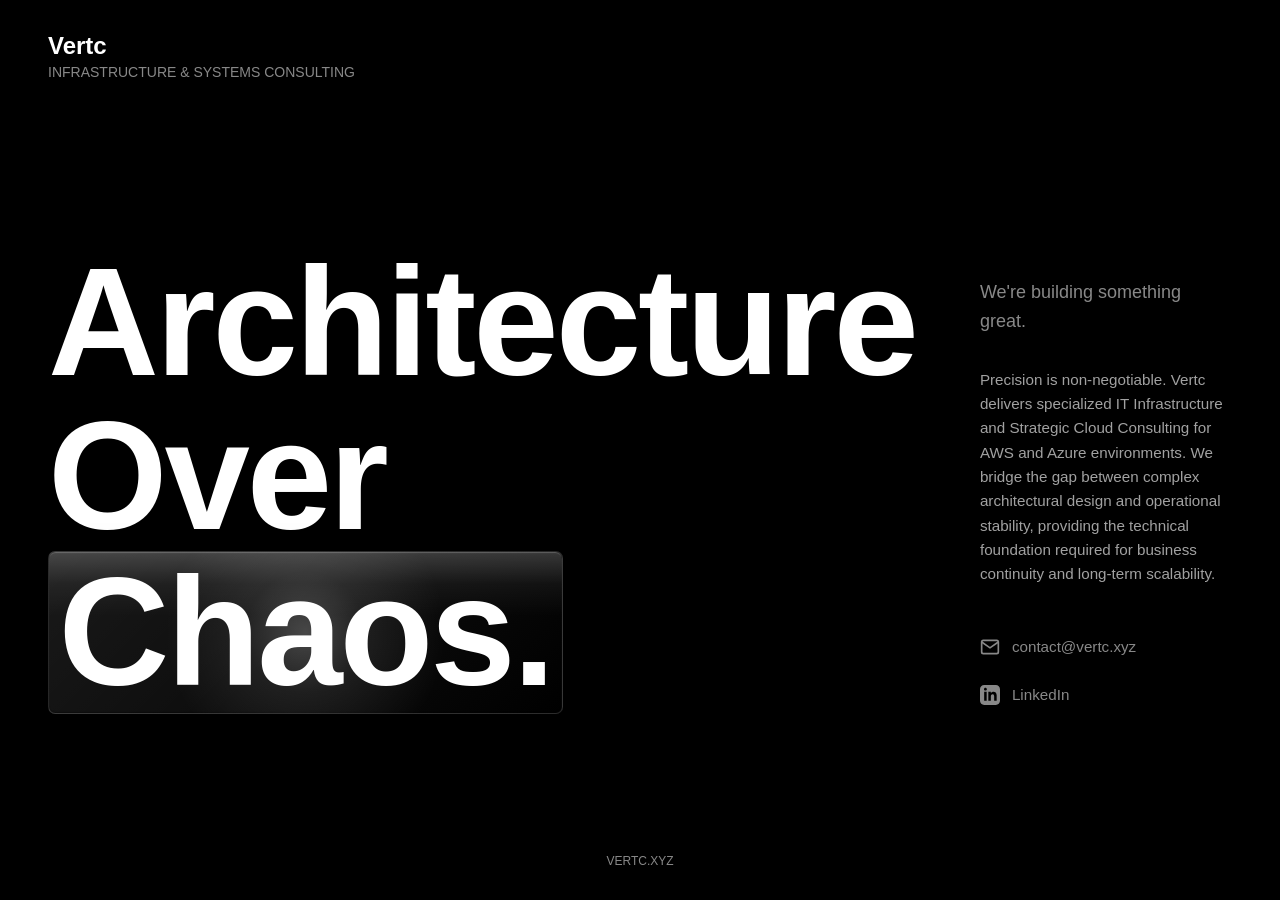
==== index.html @ 121155f1 "Initial commit: Vertc landing page" ====
<!DOCTYPE html>
<html lang="en">
<head>
    <meta charset="UTF-8">
    <meta name="viewport" content="width=device-width, initial-scale=1.0">
    <title>Vertc | Architecture Over Chaos</title>
    <meta name="description" content="Precision is non-negotiable. Vertc delivers specialized IT Infrastructure and Strategic Cloud Consulting for AWS and Azure environments. We bridge the gap between complex architectural design and operational stability.">
    <meta name="keywords" content="IT Infrastructure, Cloud Consulting, AWS, Azure, Infrastructure Consulting, Systems Consulting">
    <meta name="author" content="Vertc">
    <meta property="og:title" content="Vertc | Architecture Over Chaos">
    <meta property="og:description" content="Precision is non-negotiable. Vertc delivers specialized IT Infrastructure and Strategic Cloud Consulting for AWS and Azure environments.">
    <meta property="og:type" content="website">
    <link rel="icon" type="image/svg+xml" href="data:image/svg+xml,%3Csvg xmlns='http://www.w3.org/2000/svg' viewBox='0 0 100 100'%3E%3Ctext y='.9em' font-size='90'%3EV%3C/text%3E%3C/svg%3E">
    <link rel="stylesheet" href="styles.css">
</head>
<body>
    <header>
        <div class="logo">
            <h1>Vertc</h1>
            <p class="tagline">INFRASTRUCTURE & SYSTEMS CONSULTING</p>
        </div>
    </header>

    <main>
        <div class="content-wrapper">
            <div class="left-section">
                <h2 class="coming-text">
                    <span class="coming">Architecture Over</span>
                    <span class="soon-wrapper">
                        <span class="soon-glass" id="soonGlass">
                            <span class="soon-text">Chaos.</span>
                        </span>
                    </span>
                </h2>
            </div>

            <div class="right-section">
                <p class="description">We're building something great.</p>
                <p class="services">
                    <span class="precision-text">Precision is non-negotiable.</span> Vertc delivers specialized IT Infrastructure and Strategic Cloud Consulting for AWS and Azure environments. We bridge the gap between complex architectural design and operational stability, providing the technical foundation required for business continuity and long-term scalability.
                </p>
                <div class="contact-info">
                    <div class="contact-item">
                        <svg class="icon" viewBox="0 0 24 24" fill="none" stroke="currentColor" stroke-width="2">
                            <path d="M4 4h16c1.1 0 2 .9 2 2v12c0 1.1-.9 2-2 2H4c-1.1 0-2-.9-2-2V6c0-1.1.9-2 2-2z"></path>
                            <polyline points="22,6 12,13 2,6"></polyline>
                        </svg>
                        <span>contact@vertc.xyz</span>
                    </div>
                    <div class="contact-item">
                        <svg class="icon linkedin-icon" viewBox="0 0 24 24" fill="currentColor">
                            <path d="M19 0h-14c-2.761 0-5 2.239-5 5v14c0 2.761 2.239 5 5 5h14c2.762 0 5-2.239 5-5v-14c0-2.761-2.238-5-5-5zm-11 19h-3v-11h3v11zm-1.5-12.268c-.966 0-1.75-.79-1.75-1.764s.784-1.764 1.75-1.764 1.75.79 1.75 1.764-.783 1.764-1.75 1.764zm13.5 12.268h-3v-5.604c0-3.368-4-3.113-4 0v5.604h-3v-11h3v1.765c1.396-2.586 7-2.777 7 2.476v6.759z"/>
                        </svg>
                        <span>LinkedIn</span>
                    </div>
                </div>
            </div>
        </div>
    </main>

    <footer>
        <p>VERTC.XYZ</p>
    </footer>

    <script src="script.js"></script>
</body>
</html>
---- styles.css ----
* {
    margin: 0;
    padding: 0;
    box-sizing: border-box;
}

:root {
    --bg-color: #000000;
    --text-primary: #ffffff;
    --text-secondary: #888888;
    --glass-bg: rgba(30, 30, 30, 0.4);
    --glass-border: rgba(255, 255, 255, 0.1);
}

body {
    font-family: -apple-system, BlinkMacSystemFont, 'Segoe UI', 'Helvetica Neue', Arial, sans-serif;
    background-color: var(--bg-color);
    color: var(--text-primary);
    min-height: 100vh;
    overflow-x: hidden;
    position: relative;
}

header {
    padding: 2rem 3rem;
    position: absolute;
    top: 0;
    left: 0;
    z-index: 10;
}

.logo h1 {
    font-size: 1.5rem;
    font-weight: 700;
    color: var(--text-primary);
    margin-bottom: 0.25rem;
}

.tagline {
    font-size: 0.875rem;
    color: var(--text-secondary);
    font-weight: 400;
}

main {
    min-height: 100vh;
    display: flex;
    align-items: center;
    justify-content: center;
    padding: 8rem 3rem 4rem;
}

.content-wrapper {
    width: 100%;
    max-width: 1400px;
    display: grid;
    grid-template-columns: 1fr 1fr;
    gap: 4rem;
    align-items: start;
}

.left-section {
    display: flex;
    align-items: center;
    justify-content: flex-start;
}

.coming-text {
    display: flex;
    flex-direction: column;
    gap: 0;
    line-height: 1;
}

.coming {
    font-size: clamp(4rem, 12vw, 10rem);
    font-weight: 700;
    color: var(--text-primary);
    letter-spacing: -0.02em;
}

.soon-wrapper {
    position: relative;
    display: inline-block;
    margin-top: -0.1em;
}

.soon-glass {
    position: relative;
    display: inline-block;
    padding: 0.15em 0.4em;
    border-radius: 0.3em;
    background: linear-gradient(
        135deg,
        rgba(255, 255, 255, 0.1) 0%,
        rgba(255, 255, 255, 0.05) 50%,
        rgba(0, 0, 0, 0.1) 100%
    );
    backdrop-filter: blur(30px) saturate(200%);
    -webkit-backdrop-filter: blur(30px) saturate(200%);
    border: 1px solid rgba(255, 255, 255, 0.15);
    box-shadow: 
        0 8px 32px rgba(0, 0, 0, 0.4),
        inset 0 1px 1px rgba(255, 255, 255, 0.2),
        inset 0 -1px 1px rgba(0, 0, 0, 0.3);
    transition: transform 0.1s ease-out;
    overflow: hidden;
    transform-style: preserve-3d;
    --highlight-x: 50%;
    --highlight-y: 20%;
}

.soon-glass::before {
    content: '';
    position: absolute;
    top: 0;
    left: 0;
    right: 0;
    bottom: 0;
    background: radial-gradient(
        circle 200px at var(--highlight-x) var(--highlight-y),
        rgba(255, 255, 255, 0.3) 0%,
        rgba(255, 255, 255, 0.1) 30%,
        transparent 70%
    );
    pointer-events: none;
    z-index: 1;
    transition: opacity 0.3s ease;
    opacity: 0.8;
}

.soon-glass::after {
    content: '';
    position: absolute;
    top: 0;
    left: 0;
    right: 0;
    height: 40%;
    background: linear-gradient(
        to bottom,
        rgba(255, 255, 255, 0.2) 0%,
        rgba(255, 255, 255, 0.05) 50%,
        transparent 100%
    );
    pointer-events: none;
    z-index: 1;
    border-radius: 0.3em 0.3em 0 0;
}

.soon-text {
    position: relative;
    font-size: clamp(4rem, 12vw, 10rem);
    font-weight: 700;
    color: var(--text-primary);
    letter-spacing: -0.02em;
    z-index: 2;
    display: block;
    transform-origin: center center;
    transition: transform 0.1s ease-out;
}

.right-section {
    padding-top: 2rem;
    color: var(--text-secondary);
    font-size: 1rem;
    line-height: 1.6;
}

.description {
    margin-bottom: 2rem;
    font-size: 1.125rem;
}

.services {
    margin-bottom: 3rem;
    font-size: 0.95rem;
    max-width: 450px;
    line-height: 1.6;
    text-align: left;
    color: #a1a1a1;
    font-weight: 300;
}

.precision-text {
    font-weight: 500;
    color: #a1a1a1;
}

.contact-info {
    display: flex;
    flex-direction: column;
    gap: 1.5rem;
}

.contact-item {
    display: flex;
    align-items: center;
    gap: 0.75rem;
    font-size: 0.95rem;
}

.icon {
    width: 20px;
    height: 20px;
    stroke: var(--text-secondary);
    flex-shrink: 0;
}

.linkedin-icon {
    fill: var(--text-secondary);
    stroke: none;
}

footer {
    position: absolute;
    bottom: 2rem;
    left: 50%;
    transform: translateX(-50%);
    font-size: 0.75rem;
    color: var(--text-secondary);
    text-align: center;
}

/* Responsive Design */
@media (max-width: 1024px) {
    .content-wrapper {
        grid-template-columns: 1fr;
        gap: 3rem;
    }

    .left-section {
        justify-content: center;
    }

    .right-section {
        padding-top: 0;
        text-align: center;
    }

    .services {
        text-align: left;
        margin-left: auto;
        margin-right: auto;
    }

    .contact-info {
        align-items: center;
    }
}

@media (max-width: 768px) {
    header {
        padding: 1.5rem 2rem;
    }

    main {
        padding: 6rem 2rem 4rem;
    }

    .content-wrapper {
        gap: 2rem;
    }

    .coming {
        font-size: clamp(3rem, 15vw, 6rem);
    }

    .soon-text {
        font-size: clamp(3rem, 15vw, 6rem);
    }

    .description {
        font-size: 1rem;
    }

    .services {
        font-size: 0.875rem;
    }
}

@media (max-width: 480px) {
    header {
        padding: 1rem 1.5rem;
    }

    main {
        padding: 5rem 1.5rem 3rem;
    }

    .logo h1 {
        font-size: 1.25rem;
    }

    .tagline {
        font-size: 0.75rem;
    }

    .coming {
        font-size: clamp(2.5rem, 18vw, 4rem);
    }

    .soon-text {
        font-size: clamp(2.5rem, 18vw, 4rem);
    }

    .right-section {
        font-size: 0.875rem;
    }

    footer {
        bottom: 1rem;
        font-size: 0.7rem;
    }
}
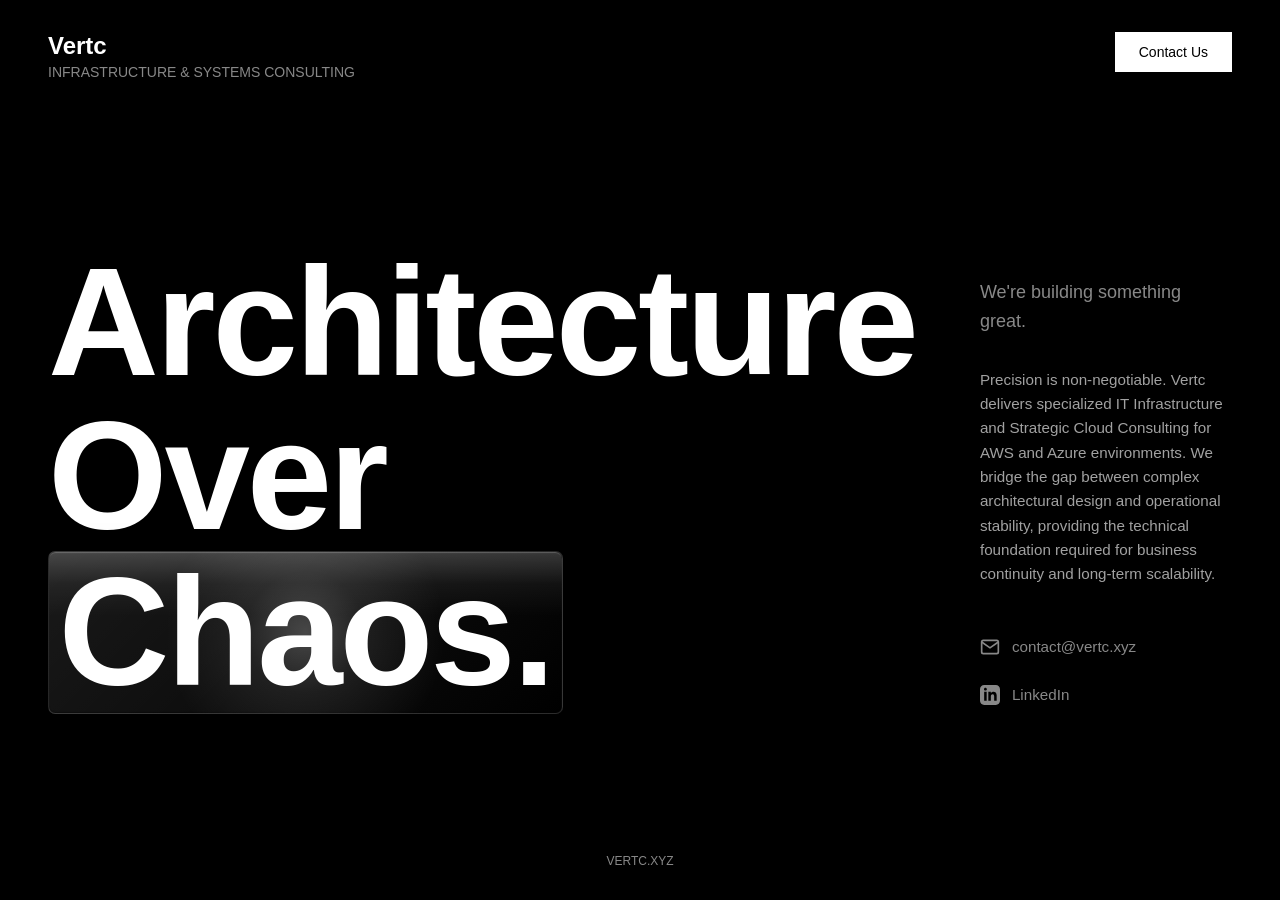
==== commit 97740a1d: "Add Contact Us button, contact page with form, and update links" ====
--- a/index.html
+++ b/index.html
@@ -19,6 +19,7 @@
             <h1>Vertc</h1>
             <p class="tagline">INFRASTRUCTURE & SYSTEMS CONSULTING</p>
         </div>
+        <a href="contact.html" class="contact-btn">Contact Us</a>
     </header>
 
     <main>
@@ -45,13 +46,13 @@
                             <path d="M4 4h16c1.1 0 2 .9 2 2v12c0 1.1-.9 2-2 2H4c-1.1 0-2-.9-2-2V6c0-1.1.9-2 2-2z"></path>
                             <polyline points="22,6 12,13 2,6"></polyline>
                         </svg>
-                        <span>contact@vertc.xyz</span>
+                        <a href="mailto:contact@vertc.xyz">contact@vertc.xyz</a>
                     </div>
                     <div class="contact-item">
                         <svg class="icon linkedin-icon" viewBox="0 0 24 24" fill="currentColor">
                             <path d="M19 0h-14c-2.761 0-5 2.239-5 5v14c0 2.761 2.239 5 5 5h14c2.762 0 5-2.239 5-5v-14c0-2.761-2.238-5-5-5zm-11 19h-3v-11h3v11zm-1.5-12.268c-.966 0-1.75-.79-1.75-1.764s.784-1.764 1.75-1.764 1.75.79 1.75 1.764-.783 1.764-1.75 1.764zm13.5 12.268h-3v-5.604c0-3.368-4-3.113-4 0v5.604h-3v-11h3v1.765c1.396-2.586 7-2.777 7 2.476v6.759z"/>
                         </svg>
-                        <span>LinkedIn</span>
+                        <a href="https://linkedin.com/in/eduardodiasme" target="_blank" rel="noopener noreferrer">LinkedIn</a>
                     </div>
                 </div>
             </div>
--- a/styles.css
+++ b/styles.css
@@ -26,7 +26,11 @@
     position: absolute;
     top: 0;
     left: 0;
+    right: 0;
     z-index: 10;
+    display: flex;
+    justify-content: space-between;
+    align-items: flex-start;
 }
 
 .logo h1 {
@@ -40,6 +44,22 @@
     font-size: 0.875rem;
     color: var(--text-secondary);
     font-weight: 400;
+}
+
+.contact-btn {
+    background-color: var(--text-primary);
+    color: var(--bg-color);
+    padding: 0.75rem 1.5rem;
+    text-decoration: none;
+    font-size: 0.875rem;
+    font-weight: 500;
+    border-radius: 0;
+    transition: opacity 0.2s ease;
+    display: inline-block;
+}
+
+.contact-btn:hover {
+    opacity: 0.9;
 }
 
 main {
@@ -199,6 +219,16 @@
     font-size: 0.95rem;
 }
 
+.contact-item a {
+    color: var(--text-secondary);
+    text-decoration: none;
+    transition: color 0.2s ease;
+}
+
+.contact-item a:hover {
+    color: var(--text-primary);
+}
+
 .icon {
     width: 20px;
     height: 20px;
@@ -221,8 +251,93 @@
     text-align: center;
 }
 
+/* Contact Page Styles */
+.contact-wrapper {
+    max-width: 1200px;
+}
+
+.contact-left {
+    justify-content: center;
+}
+
+.contact-form-section {
+    max-width: 500px;
+}
+
+.contact-form {
+    margin-top: 2rem;
+}
+
+.form-group {
+    margin-bottom: 1.5rem;
+}
+
+.form-group label {
+    display: block;
+    color: var(--text-secondary);
+    font-size: 0.875rem;
+    margin-bottom: 0.5rem;
+    font-weight: 400;
+}
+
+.form-group input,
+.form-group textarea {
+    width: 100%;
+    background-color: rgba(255, 255, 255, 0.05);
+    border: 1px solid rgba(255, 255, 255, 0.1);
+    color: var(--text-primary);
+    padding: 0.75rem;
+    font-size: 0.95rem;
+    font-family: inherit;
+    transition: border-color 0.2s ease, background-color 0.2s ease;
+    border-radius: 0;
+}
+
+.form-group input:focus,
+.form-group textarea:focus {
+    outline: none;
+    border-color: rgba(255, 255, 255, 0.3);
+    background-color: rgba(255, 255, 255, 0.08);
+}
+
+.form-group textarea {
+    resize: vertical;
+    min-height: 120px;
+}
+
+.submit-btn {
+    background-color: var(--text-primary);
+    color: var(--bg-color);
+    padding: 0.875rem 2rem;
+    border: none;
+    font-size: 0.875rem;
+    font-weight: 500;
+    cursor: pointer;
+    transition: opacity 0.2s ease;
+    border-radius: 0;
+    font-family: inherit;
+    margin-top: 0.5rem;
+}
+
+.submit-btn:hover {
+    opacity: 0.9;
+}
+
+.submit-btn:active {
+    opacity: 0.8;
+}
+
 /* Responsive Design */
 @media (max-width: 1024px) {
+    header {
+        flex-direction: column;
+        gap: 1rem;
+    }
+
+    .contact-btn {
+        align-self: flex-end;
+    }
+
     .content-wrapper {
         grid-template-columns: 1fr;
         gap: 3rem;
@@ -246,11 +361,22 @@
     .contact-info {
         align-items: center;
     }
+
+    .contact-form-section {
+        max-width: 100%;
+    }
 }
 
 @media (max-width: 768px) {
     header {
         padding: 1.5rem 2rem;
+        flex-direction: row;
+        justify-content: space-between;
+    }
+
+    .contact-btn {
+        padding: 0.625rem 1.25rem;
+        font-size: 0.8rem;
     }
 
     main {
@@ -281,6 +407,14 @@
 @media (max-width: 480px) {
     header {
         padding: 1rem 1.5rem;
+        flex-direction: column;
+        gap: 1rem;
+    }
+
+    .contact-btn {
+        align-self: flex-end;
+        padding: 0.5rem 1rem;
+        font-size: 0.75rem;
     }
 
     main {
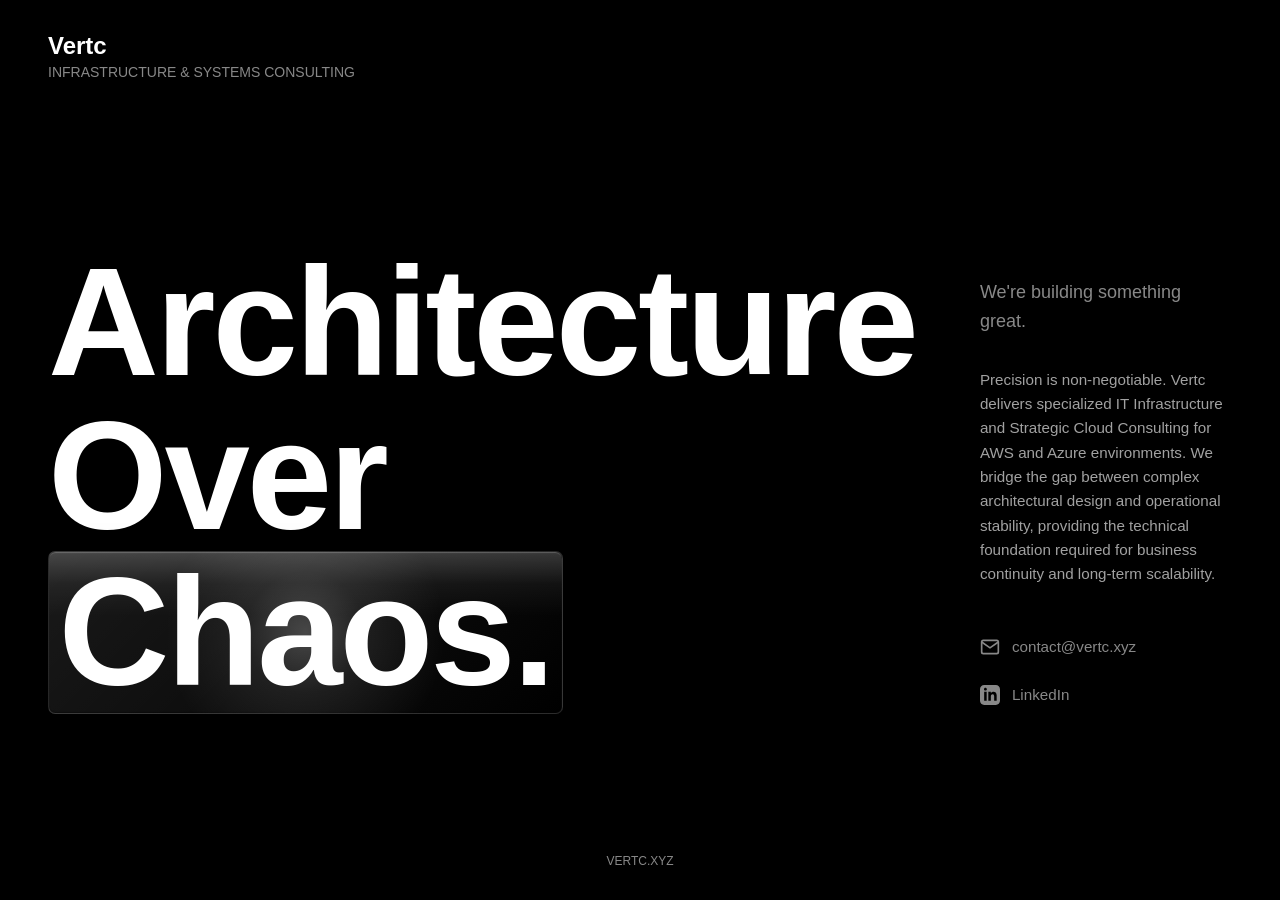
==== commit d87d17e3: "Revert: Remove contact button, contact page, and links" ====
--- a/index.html
+++ b/index.html
@@ -19,7 +19,6 @@
             <h1>Vertc</h1>
             <p class="tagline">INFRASTRUCTURE & SYSTEMS CONSULTING</p>
         </div>
-        <a href="contact.html" class="contact-btn">Contact Us</a>
     </header>
 
     <main>
@@ -46,13 +45,13 @@
                             <path d="M4 4h16c1.1 0 2 .9 2 2v12c0 1.1-.9 2-2 2H4c-1.1 0-2-.9-2-2V6c0-1.1.9-2 2-2z"></path>
                             <polyline points="22,6 12,13 2,6"></polyline>
                         </svg>
-                        <a href="mailto:contact@vertc.xyz">contact@vertc.xyz</a>
+                        <span>contact@vertc.xyz</span>
                     </div>
                     <div class="contact-item">
                         <svg class="icon linkedin-icon" viewBox="0 0 24 24" fill="currentColor">
                             <path d="M19 0h-14c-2.761 0-5 2.239-5 5v14c0 2.761 2.239 5 5 5h14c2.762 0 5-2.239 5-5v-14c0-2.761-2.238-5-5-5zm-11 19h-3v-11h3v11zm-1.5-12.268c-.966 0-1.75-.79-1.75-1.764s.784-1.764 1.75-1.764 1.75.79 1.75 1.764-.783 1.764-1.75 1.764zm13.5 12.268h-3v-5.604c0-3.368-4-3.113-4 0v5.604h-3v-11h3v1.765c1.396-2.586 7-2.777 7 2.476v6.759z"/>
                         </svg>
-                        <a href="https://linkedin.com/in/eduardodiasme" target="_blank" rel="noopener noreferrer">LinkedIn</a>
+                        <span>LinkedIn</span>
                     </div>
                 </div>
             </div>
--- a/styles.css
+++ b/styles.css
@@ -26,11 +26,7 @@
     position: absolute;
     top: 0;
     left: 0;
-    right: 0;
     z-index: 10;
-    display: flex;
-    justify-content: space-between;
-    align-items: flex-start;
 }
 
 .logo h1 {
@@ -44,22 +40,6 @@
     font-size: 0.875rem;
     color: var(--text-secondary);
     font-weight: 400;
-}
-
-.contact-btn {
-    background-color: var(--text-primary);
-    color: var(--bg-color);
-    padding: 0.75rem 1.5rem;
-    text-decoration: none;
-    font-size: 0.875rem;
-    font-weight: 500;
-    border-radius: 0;
-    transition: opacity 0.2s ease;
-    display: inline-block;
-}
-
-.contact-btn:hover {
-    opacity: 0.9;
 }
 
 main {
@@ -219,16 +199,6 @@
     font-size: 0.95rem;
 }
 
-.contact-item a {
-    color: var(--text-secondary);
-    text-decoration: none;
-    transition: color 0.2s ease;
-}
-
-.contact-item a:hover {
-    color: var(--text-primary);
-}
-
 .icon {
     width: 20px;
     height: 20px;
@@ -251,93 +221,8 @@
     text-align: center;
 }
 
-/* Contact Page Styles */
-.contact-wrapper {
-    max-width: 1200px;
-}
-
-.contact-left {
-    justify-content: center;
-}
-
-.contact-form-section {
-    max-width: 500px;
-}
-
-.contact-form {
-    margin-top: 2rem;
-}
-
-.form-group {
-    margin-bottom: 1.5rem;
-}
-
-.form-group label {
-    display: block;
-    color: var(--text-secondary);
-    font-size: 0.875rem;
-    margin-bottom: 0.5rem;
-    font-weight: 400;
-}
-
-.form-group input,
-.form-group textarea {
-    width: 100%;
-    background-color: rgba(255, 255, 255, 0.05);
-    border: 1px solid rgba(255, 255, 255, 0.1);
-    color: var(--text-primary);
-    padding: 0.75rem;
-    font-size: 0.95rem;
-    font-family: inherit;
-    transition: border-color 0.2s ease, background-color 0.2s ease;
-    border-radius: 0;
-}
-
-.form-group input:focus,
-.form-group textarea:focus {
-    outline: none;
-    border-color: rgba(255, 255, 255, 0.3);
-    background-color: rgba(255, 255, 255, 0.08);
-}
-
-.form-group textarea {
-    resize: vertical;
-    min-height: 120px;
-}
-
-.submit-btn {
-    background-color: var(--text-primary);
-    color: var(--bg-color);
-    padding: 0.875rem 2rem;
-    border: none;
-    font-size: 0.875rem;
-    font-weight: 500;
-    cursor: pointer;
-    transition: opacity 0.2s ease;
-    border-radius: 0;
-    font-family: inherit;
-    margin-top: 0.5rem;
-}
-
-.submit-btn:hover {
-    opacity: 0.9;
-}
-
-.submit-btn:active {
-    opacity: 0.8;
-}
-
 /* Responsive Design */
 @media (max-width: 1024px) {
-    header {
-        flex-direction: column;
-        gap: 1rem;
-    }
-
-    .contact-btn {
-        align-self: flex-end;
-    }
-
     .content-wrapper {
         grid-template-columns: 1fr;
         gap: 3rem;
@@ -361,22 +246,11 @@
     .contact-info {
         align-items: center;
     }
-
-    .contact-form-section {
-        max-width: 100%;
-    }
 }
 
 @media (max-width: 768px) {
     header {
         padding: 1.5rem 2rem;
-        flex-direction: row;
-        justify-content: space-between;
-    }
-
-    .contact-btn {
-        padding: 0.625rem 1.25rem;
-        font-size: 0.8rem;
     }
 
     main {
@@ -407,14 +281,6 @@
 @media (max-width: 480px) {
     header {
         padding: 1rem 1.5rem;
-        flex-direction: column;
-        gap: 1rem;
-    }
-
-    .contact-btn {
-        align-self: flex-end;
-        padding: 0.5rem 1rem;
-        font-size: 0.75rem;
     }
 
     main {
